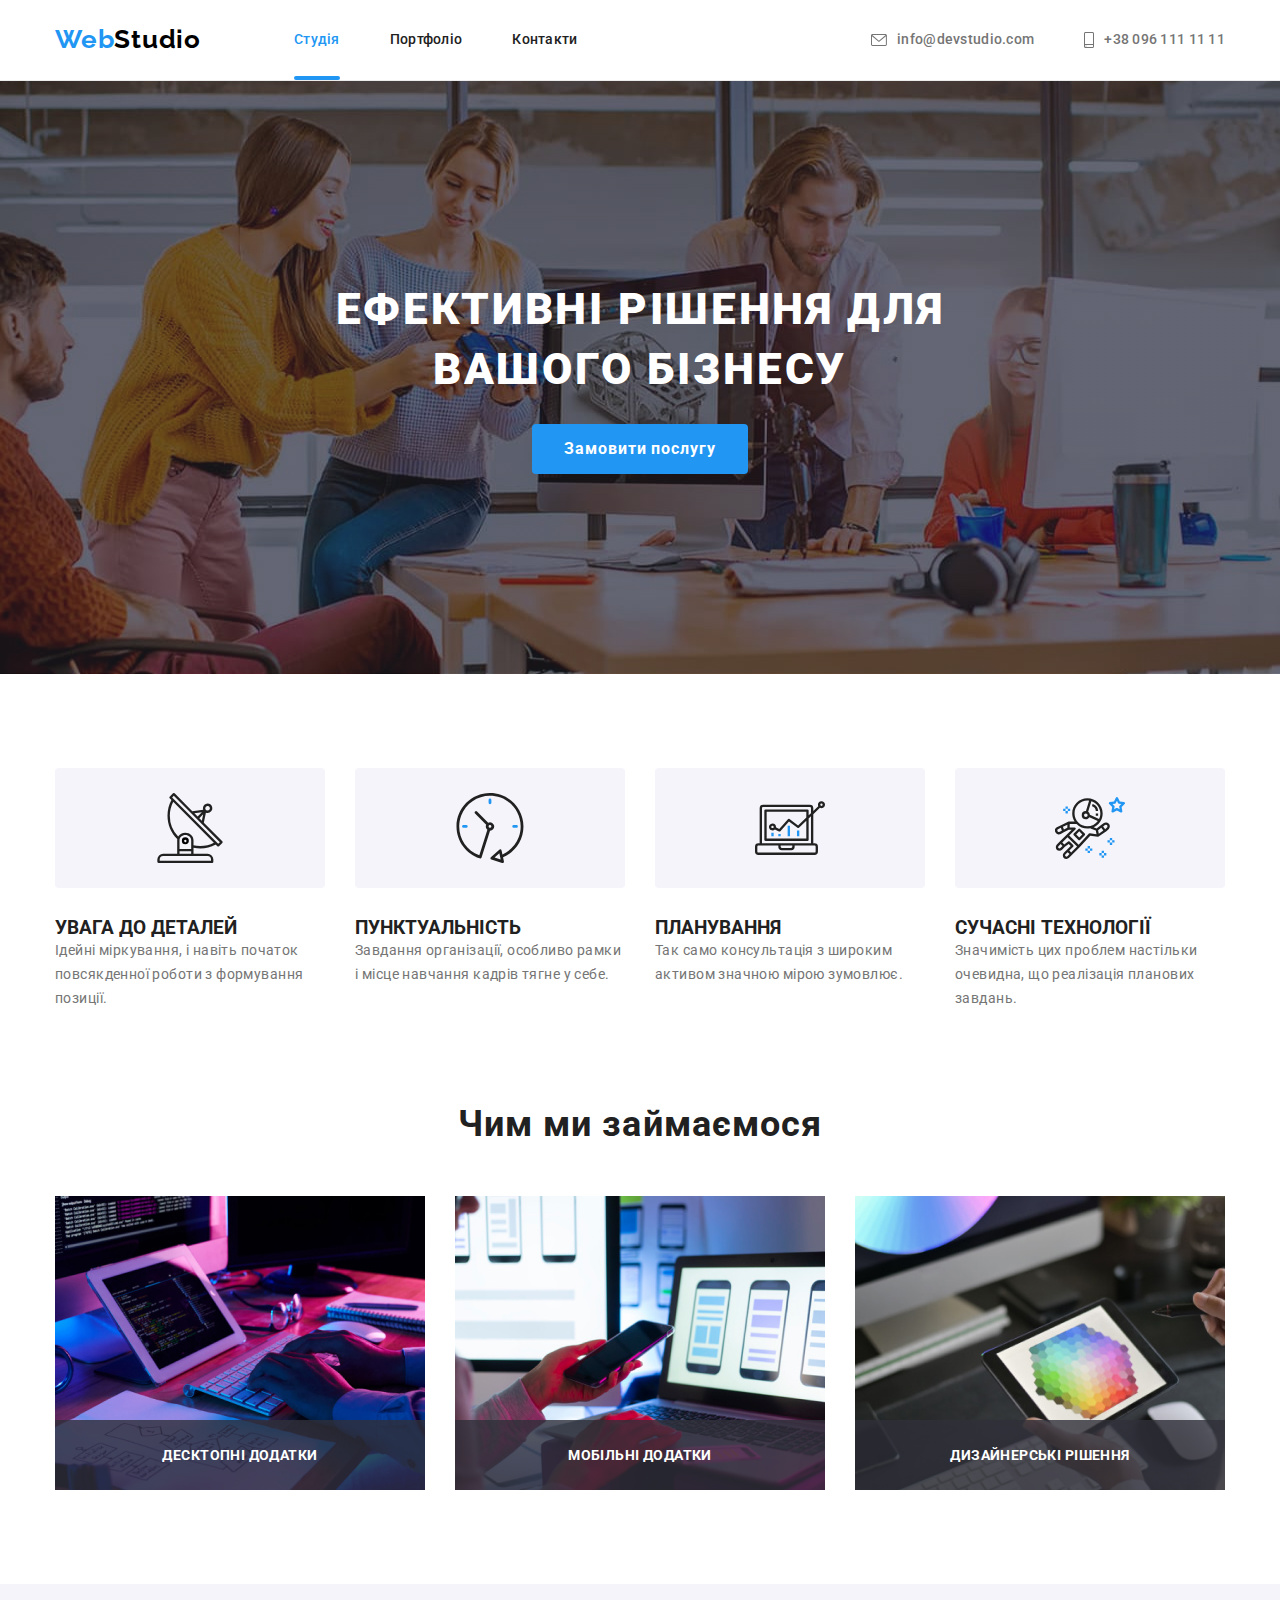
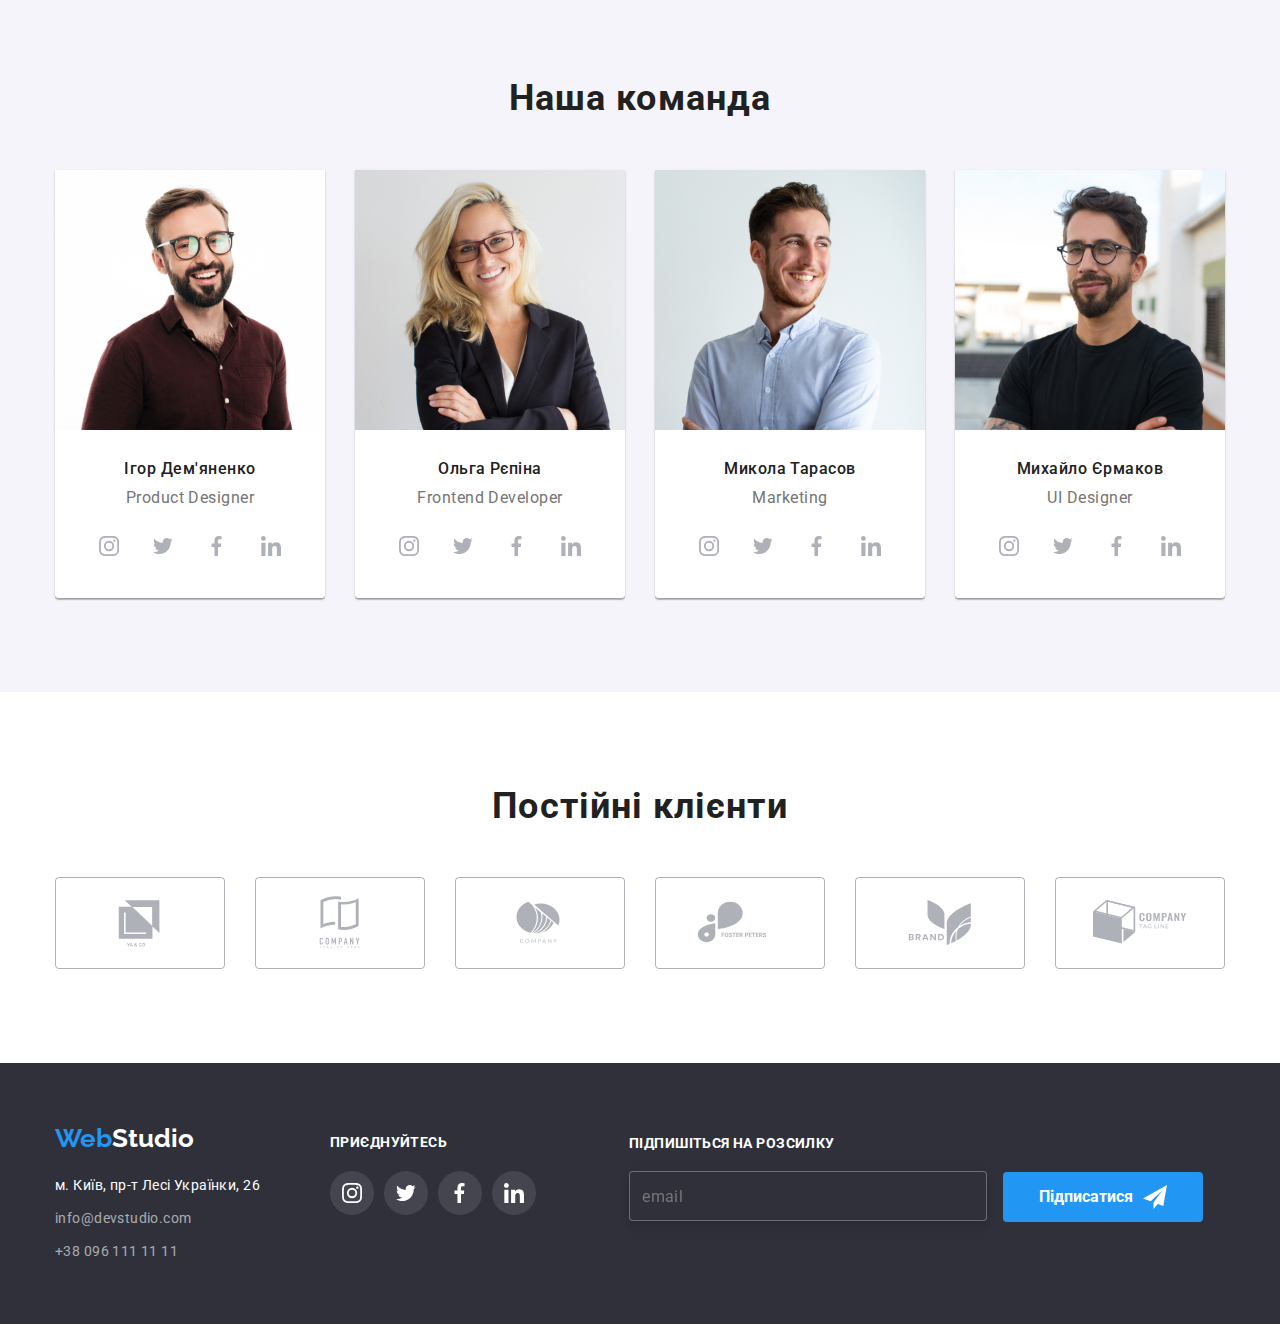
==== index.html @ 56879d33 "dz7 start" ====
<!DOCTYPE html>
<html lang="en">
  <head>
    <meta charset="UTF-8" />
    <meta http-equiv="X-UA-Compatible" content="IE=edge" />
    <meta name="viewport" content="width=device-width, initial-scale=1.0" />
    <title>Document</title>

    <link rel="preconnect" href="https://fonts.googleapis.com" />
    <link rel="preconnect" href="https://fonts.gstatic.com" crossorigin />
    <link
      href="https://fonts.googleapis.com/css2?family=Raleway:wght@700&family=Roboto:wght@400;500;700;900&display=swap"
      rel="stylesheet"
    />
    <link
      rel="stylesheet"
      href="https://cdnjs.cloudflare.com/ajax/libs/modern-normalize/1.1.0/modern-normalize.min.css"
    />
    <link rel="stylesheet" href="./css/styles.css" />
    
  </head>
  
  <body>
    <!---Хедер-->
    <header class="header">
      <!---Навігація-->
      <div class="container container-nav">
        <nav class="nav">
          <a class="logo-heder" href="./index.html"><span class="logo-web">Web</span>Studio</a>
          <ul class="ul-none siti-nav">
            <li class="item li-current"><a href="" class="link  current">Студія</a></li>
            <li class="item li-current"><a href="portfolio.html" class="link ">Портфоліо</a></li>
            <li class="item li-current"><a href="" class="link ">Контакти</a></li>
          </ul>
        </nav>
        <ul class="ul-none siti-links">
          <li class="item icon-mail">
            <a href="mailto:info@devstudio.com" class="links"><svg class="icon-envelope" width="16" height="12" ><use href="./images/symbol-defs.svg#icon-envelope"> </use></svg>info@devstudio.com</a>
          </li>
          <li class="item icon-mail"><a href="tel:+380961111111" class="links"><svg class="icon-tell" width="10" height="16" ><use href="./images/symbol-defs.svg#icon-smartphone"> </use></svg>+38 096 111 11 11</a></li>
        </ul>
      </div>
    </header>
    <main>
      <!---section1-->
      <section class="section-One">
        <div class="container-hero container">
          <h1 class="title-h1">Ефективні рішення для вашого бізнесу</h1>

          <button class="button-section1" data-modal-open type="button">Замовити послугу</button>
          <div  class="backdrop  is-hidden" data-modal >
            <div class="modal">
             <button class="button-off" data-modal-close> <svg width="11" height="11"><use href="./images/symbol-defs.svg#icon-Vector"> </use> </svg>  </button>
             <div>

             <!---Модалка--> 
            <form class="form-field ">
              <p class="form-title">Залиште свої дані, ми вам передзвонимо</p>
              <div class="form-field">
              <label for="name">Ім'я</label>
              <input class="input-class" type="text" name="name" id="name" autofocus  >
              <svg class="icon-input" width="18" height="18"><use href="./images/symbol-defs.svg#icon-man"></use></svg>
            </div>
            <div class="form-field">
                <label for="tel">Телефон</label>
              <input class="input-class"  type="tel" name="tel" id="tel">
              <svg class="icon-input" width="18" height="18"><use href="./images/symbol-defs.svg#icon-fone"></use></svg>
            </div>
            <div class="form-field">
              <label for="email">Пошта</label>
              <input class="input-class" type="email" name="mail" id="email">
              <svg class="icon-input" width="18" height="18"><use href="./images/symbol-defs.svg#icon-envelope-1"></use></svg>
            </div>
            <div class="form-field">
               <label for="coment">Коментар</label >
              <textarea  name="coment" id="coment" placeholder="Введіть текст" rows="10" class="extarea"></textarea>
            </div>
            <div class="">
              <label class="checkbox-label">
                <input class="checkbox" type="checkbox" name="topic" value="" />
                <span class="checkbox-icon"></span>
                <span class="">Погоджуюся з розсилкою та приймаю</span>
                <a class="checkbox-link" href="">Умови договору</a>
              </label>
            </div>


              <button type="submit" class="button-form">Відправити</button>
            </form>
          </div>
            </div>
          </div>
        </div>
      </section>

      <!--section2-->
      <section class="cection-2 section">
        
        <h2 class="h2-off">переваги</h2>
        <div class="container-cection2 container">
          <ul class="ul-none ul-2">
            <li class="item ">
              <div class="bg-icon">
                <svg class="icon-s2">
                  <use  href="./images/symbol-defs.svg#icon-antenna">     
                  </use>
                </svg>
              </div>
              <h3 class="section-h3">УВАГА ДО ДЕТАЛЕЙ</h3>
              <p class="paragraph-s2">
                Ідейні міркування, і навіть початок повсякденної роботи з формування позиції.
              </p>
            </li>
            <li class="item ">
              <div class="bg-icon">
                <svg class="icon-s2">
                  <use  href="./images/symbol-defs.svg#iconclock-">     
                  </use>
                </svg>
              </div>
              <h3 class="section-h3">ПУНКТУАЛЬНІСТЬ</h3>
              <p class="paragraph-s2">
                Завдання організації, особливо рамки і місце навчання кадрів тягне у себе.
              </p>
            </li>
            <li class="item ">
              <div class="bg-icon">
                <svg class="icon-s2">
                  <use  href="./images/symbol-defs.svg#icon-diagram"  >     
                  </use>
                </svg>
              </div>
              <h3 class="section-h3">ПЛАНУВАННЯ</h3>
              <p class="paragraph-s2">
                Так само консультація з широким активом значною мірою зумовлює.
              </p>
            </li>
            <li class="item ">
              <div class="bg-icon">
                <svg class="icon-s2">
                  <use  href="./images/symbol-defs.svg#icon-astronaut" >     
                  </use>
                </svg>
              </div>
              <h3 class="section-h3">СУЧАСНІ ТЕХНОЛОГІЇ</h3>
              <p class="paragraph-s2">
                Значимість цих проблем настільки очевидна, що реалізація планових завдань.
              </p>
            </li>
          </ul>
        </div>
      </section>
      <!--sectoin3 practice-->
      <section class="section section-practice">
        <div class="container">
        <h2 class="practice">Чим ми займаємося</h2>
        <ul class="ul-none ul-practice">
          
          <li  class="pfoto-practice">
            <div class="div-tex"><p class="tex-pfoto">Десктопні додатки</p></div>
            <img src="./images/img.jpg" alt="programer-working-his-desk" width="370"  /></li>
      
          <li class="pfoto-practice">
           <div class="div-tex"><p class="tex-pfoto">Мобільні додатки</p></div> 
            <img
              src="./images/img(1).jpg"
              alt="team-creators-is-working-interface-mobile"
              width="370"
            />
          </li>
          
          <li class="pfoto-practice">
            <div class="div-tex"><p class="tex-pfoto">Дизайнерські рішення</p></div> 
            <img src="./images/img(2).jpg" alt="working-colour-selection-graphic-" width="370" />
          </li>
          
        </ul>
        </div>
      </section>
      <!--section4-->
      
      <section class="team section">
        <div class="container div-team">
        <h2 class="team-title">Наша команда</h2>
        <ul class="ul-none ul-team  ">
          <li class="li-team">
            <img src="./images/photo.jpg" alt="Ігор Дем'яненко" width="270" />
           <div class="team-div">
            <h3 class="team-name">Ігор Дем'яненко</h3>
            <p class="team-text">Product Designer</p>
           
           <ul class="icon-ul ul-none">
            <li class="icon-li">
              <a href="" class="icon-social"> <svg  width="20" height="20">
                <use href="./images/symbol-defs.svg#icon-instagram"> </use>
              </svg></a>
            </li>
            <li class="icon-li">
              <a href="" class="icon-social"> <svg  width="20" height="20">
                <use href="./images/symbol-defs.svg#icon-twitter"> </use>
              </svg></a>
            </li>
            <li class="icon-li">
              <a href="" class="icon-social"> <svg  width="20" height="20">
                <use href="./images/symbol-defs.svg#icon-facebook"> </use>
              </svg></a>
            </li>
            <li class="icon-li">
              <a href="" class="icon-social"> <svg  width="20" height="20">
                <use href="./images/symbol-defs.svg#icon-linkedin"> </use>
              </svg></a>
            </li>
           </ul>
          
           </div>
          
          <li class="li-team">
            <img src="./images/photo1.jpg" alt="Ольга Рєпіна" width="270" />
            <div class="team-div">
            <h3 class="team-name">Ольга Рєпіна</h3>
            <p class="team-text">Frontend Developer</p>
          
            <ul class="icon-ul ul-none">
            <li class="icon-li">
              <a href="" class="icon-social"> <svg  width="20" height="20">
                <use href="./images/symbol-defs.svg#icon-instagram"> </use>
              </svg></a>
            </li>
            <li class="icon-li">
              <a href="" class="icon-social"> <svg  width="20" height="20">
                <use href="./images/symbol-defs.svg#icon-twitter"> </use>
              </svg></a>
            </li>
            <li class="icon-li">
              <a href="" class="icon-social"> <svg  width="20" height="20">
                <use href="./images/symbol-defs.svg#icon-facebook"> </use>
              </svg></a>
            </li>
            <li class="icon-li">
              <a href="" class="icon-social"> <svg  width="20" height="20">
                <use href="./images/symbol-defs.svg#icon-linkedin"> </use>
              </svg></a>
            </li>
           </ul>
                </div>
          
          <li class="li-team">
            <img src="./images/photo2.jpg" alt="Микола Тарасов" width="270" />
           <div class="team-div">
            <h3 class="team-name">Микола Тарасов</h3>
            <p class="team-text">Marketing</p>
         
         <ul class="icon-ul ul-none">
            <li class="icon-li">
              <a href="" class="icon-social"> <svg  width="20" height="20">
                <use href="./images/symbol-defs.svg#icon-instagram"> </use>
              </svg></a>
            </li>
            <li class="icon-li">
              <a href="" class="icon-social"> <svg  width="20" height="20">
                <use href="./images/symbol-defs.svg#icon-twitter"> </use>
              </svg></a>
            </li>
            <li class="icon-li">
              <a href="" class="icon-social"> <svg  width="20" height="20">
                <use href="./images/symbol-defs.svg#icon-facebook"> </use>
              </svg></a>
            </li>
            <li class="icon-li">
              <a href="" class="icon-social"> <svg  width="20" height="20">
                <use href="./images/symbol-defs.svg#icon-linkedin"> </use>
              </svg></a>
            </li>
           </ul>
               </div>
          <li class="li-team">
            <img src="./images/photo3.jpg" alt="Михайло Єрмаков" width="270" />
           <div class="team-div">
            <h3 class="team-name">Михайло Єрмаков</h3>
            <p class="team-text">UI Designer</p>
          
           <ul class="icon-ul ul-none">
            <li class="icon-li">
              <a href="" class="icon-social" > <svg width="20" height="20">
                <use href="./images/symbol-defs.svg#icon-instagram"> </use>
              </svg></a>
            </li>
            <li class="icon-li">
              <a href="" class="icon-social"> <svg  width="20" height="20">
                <use href="./images/symbol-defs.svg#icon-twitter"> </use>
              </svg></a>
            </li>
            <li class="icon-li">
              <a href="" class="icon-social"> <svg  width="20" height="20">
                <use href="./images/symbol-defs.svg#icon-facebook"> </use>
              </svg></a>
            </li>
            <li class="icon-li" >
              <a href="" class="icon-social"> <svg  width="20" height="20">
                <use href="./images/symbol-defs.svg#icon-linkedin"> </use>
              </svg></a>
            </li>
           </ul>
           </ul>
                </div>
            </ul>
            </div>
        
      </section>
      
      <!---Постійні клєнти-->
      <section class="section">
        <div class="container">
      <h2 class="customers">Постійні клієнти</h2>
      <ul class="ul-customers ul-none">
        
        <li class="li-customers"><a href="" class="icon-customers" ><svg width="106" height="60">
                <use href="./images/symbol-defs.svg#icon-Logo1"> </use>
             </svg></a></li>
        <li class="li-customers"><a href="" class="icon-customers" ><svg width="106" height="60">
                <use href="./images/symbol-defs.svg#icon-Logo2"> </use>
              </svg></a></li>
        <li class="li-customers"><a href="" class="icon-customers" ><svg width="106" height="60">
                <use href="./images/symbol-defs.svg#icon-Logo3"> </use>
              </svg></a></li>
        <li class="li-customers"><a href="" class="icon-customers" ><svg width="106" height="60">
                <use href="./images/symbol-defs.svg#icon-Logo4"> </use>
              </svg></a></li>
        <li class="li-customers"><a href="" class="icon-customers" ><svg width="106" height="60">
                <use href="./images/symbol-defs.svg#icon-Logo5"> </use>
              </svg></a></li>
        <li class="li-customers"><a href="" class="icon-customers" ><svg width="106" height="60">
                <use href="./images/symbol-defs.svg#icon-Logo6"> </use>
              </svg></a></li>
  
      </ul>
      </div>
      </section>
    </main>
    <!--футер-->
   <footer class="footer">
      <div class="container-footer container ">
        <div>
      <a class="logo" href="./index.html"><span class="logo-web">Web</span>Studio</a>
      <address class="address">
        <ul class="ul-none address-futer">
          <li class="contacts-link">
            <a
              href="https://goo.gl/maps/BcVrPr2ajhjNkVCZA"
              target="_blank"
              rel="noopener noreferrer"
              class="address-k"
            >
              м. Київ, пр-т Лесі Українки, 26</a
            >
          </li>
          <li class="contacts-link">
            <a href="mailto:info@devstudio.com" class="mail">info@devstudio.com</a>
          </li>
          <li class="contacts-link">
            <a href="tel:+380961111111" class="tel">+38 096 111 11 11 </a>
          </li>
        </ul>
        </address>
        </div>
        <div class="network ">
       <p class="futer-p">приєднуйтесь</p>
        <ul class="icon-futer">
          
          <li class="li-futer"> <a class="svg-futer" href="" > <svg  width="20" height="20">
                <use href="./images/symbol-defs.svg#icon-instagram"> </use>
              </svg></a></li>
          <li class="li-futer"> <a class="svg-futer" href="" > <svg  width="20" height="20">
                <use href="./images/symbol-defs.svg#icon-twitter"> </use>
              </svg></a></li>
          <li class="li-futer"><a class="svg-futer" href="" > <svg  width="20" height="20">
                <use href="./images/symbol-defs.svg#icon-facebook"> </use>
              </svg></a></li>
          <li class="li-futer"> <a class="svg-futer" href="" > <svg  width="20" height="20">
                <use href="./images/symbol-defs.svg#icon-linkedin"> </use>
              </svg></a></li>
        </ul>
        </div>
        <form class="futer-form">
        
          <p class="p-form">Підпишіться на розсилку</p>
          <label for="email"></label>
            <input type="email" name="email" id="email" placeholder="email">
            <button class="button-futer">Підписатися <svg class="icon-plane" width="24" height="24"><use href="./images/symbol-defs.svg#icon-plane"></use></svg></button>
            
           </form>
        
      
    </div>
    </footer>
    <script src="./js/modal.js"></script>
  </body>
</html>
---- css/styles.css ----
/* primary text color: #212121 */
/* secondary text color: #757575 */
/* text color: #000000 */
/* hero and footer backgound: #2F303A; */
/* background secondary color: #F5F4FA */
/* background header color : #ffffff */
/* accent color: #2196f3 */

:root {
  --primary-text-color: #212121;
  --secondary-text-color: #757575;
  --text-color: #000000;
  --hero-backgound: #2f303a;
  --background-main-color: #ffffff;
  --background-secondary-color: #f5f4fa;
  --accent-color: #2196f3;
}

p,
h1,
h2,
h3,
h4,
h5,
h6 {
  margin: 0;
  padding: 0;
}


img {
  display: block;
}
ul {
  margin: 0;
  padding: 0;
}

body {
  font-family: 'Roboto', sans-serif;
  font-style: normal;
  color: var(--primary-text-color);
  background-color: var(--background-main-color);
  padding-top: 80px;
}
.container {
  width: 1200px;
  margin-left: auto;
  margin-right: auto;
  padding-left: 15px;
  padding-right: 15px;
}
.section {
  padding-top: 94px;
  padding-bottom: 94px;
}

/* хедер */
.header {
  border-bottom: 1px solid#ECECEC;
  position: fixed;
  width: 100%;
  top: 0%;
  left: 0%;
  background-color: var(--background-main-color);
  z-index: 1;
}
.current::after{
  content:"" ;
  position: absolute;
  display: block;
  width: 100%;
  height: 4px;
  bottom: 0;
  left: 0;
  
  background-color:var(--accent-color);
  border-radius: 2px;
   
}
.li-current{
  position: relative
  
}
.nav {
  align-items: center;
  display: flex;
}
.ul-none .link.current {
  color: var(--accent-color);
}
/* навігація хедера */
.container-nav {
  display: flex;
}
.siti-nav {
  display: flex;
  
}
.siti-links {
  display: flex;

  margin-left: auto;
}
.siti-nav .item + .item {
  margin-left: 50px;
}
.siti-links .item + .item {
  margin-left: 50px;
}

.icon-smartphone {
  width: 10px;
  height: 16px;
  margin-right: 10px;
}
.icon-mail {
  fill: var(--secondary-text-color);
}
.link {
  transition: color 250ms cubic-bezier(0.4, 0, 0.2, 1);
  display: block;
  padding-top: 32px;
  padding-bottom: 32px;
  font-weight: 500;
  font-size: 14px;
  line-height: 1.14;
  letter-spacing: 0.02em;
  color: var(--primary-text-color);
  text-decoration-line: none;
}
.icon-envelope,
.icon-tell {
  margin-right: 10px;
  cursor: pointer;
}

.links {
  align-items: center;
  display: inline-flex;
  padding-top: 32px;
  padding-bottom: 32px;
  transition: color 250ms cubic-bezier(0.4, 0, 0.2, 1),fill 250ms cubic-bezier(0.4, 0, 0.2, 1);
  font-weight: 500;
  font-size: 14px;
  line-height: 1.14;
  letter-spacing: 0.02em;
  text-decoration-line: none;
  color: var(--secondary-text-color);
}

.link:hover,
.link:focus {
  color: var(--accent-color);
}
.links:hover,
.links:focus {
  color: var(--accent-color);
  fill: var(--accent-color);
}
.icon-smartphone:hover,
.icon-smartphone:focus {
  color: var(--accent-color);
}

.logo-heder {
  font-family: 'Raleway';
  font-style: normal;
  font-weight: 700;
  font-size: 26px;
  line-height: 1.2;
  letter-spacing: 0.03em;
  color: var(--text-color);
  text-decoration-line: none;
  margin-right: 93px;
}

/* перша секція */
.section-One {
  background-color: var(--hero-backgound);
  background-image: linear-gradient(rgba(47, 48, 58, 0.4), rgba(47, 48, 58, 0.4)),
    url('../images/background/fon.jpg');

  background-repeat: no-repeat;
  background-position: center;
}
.container-hero {
  padding-top: 200px;
  padding-bottom: 200px;
  text-align: center;
  margin-left: auto;
  margin-right: auto;
}
.title-h1 {
  width: 696px;
  font-weight: 900;
  font-size: 44px;
  line-height: 1.36;
  text-align: center;
  letter-spacing: 0.06em;
  text-transform: uppercase;
  color: var(--background-main-color);
  margin-left: auto;
  margin-right: auto;
  margin-bottom: 24px;
}
.button-section1 {
  display: inline-block;
  font-weight: 700;
  font-size: 16px;
  line-height: 1.87;
  text-align: center;
  letter-spacing: 0.06em;
  color: var(--background-main-color);
  background: var(--accent-color);
  border: 0;
  border-radius: 4px;
  cursor: pointer;
  border-radius: 4px;
  padding: 10px 32px;
  
  transition: background-color 250ms cubic-bezier(0.4, 0, 0.2, 1),box-shadow 250ms cubic-bezier(0.4, 0, 0.2, 1) ;
}
.button-section1:hover,
.button-section1:focus {
  background-color: #188ce8;
  box-shadow: 0px 4px 4px rgba(0, 0, 0, 0.15);
}
.button-off{
  margin-left: 490px;
  margin-right: 8px;
 margin-top: 8px;
  width: 30px;
height: 30px;
background: #FFFFFF;
border: 1px solid rgba(0, 0, 0, 0.1);
border-radius: 50%;
transition: fill 250ms cubic-bezier(0.4, 0, 0.2, 1);

}
.backdrop{
  z-index: 2;
  position: fixed;
  right: 0%;
  bottom: 0%;

left: 0;
top: 0;
opacity: 1;
transition: opacity 250ms cubic-bezier(0.4, 0, 0.2, 1),  visibility 250ms cubic-bezier(0.4, 0, 0.2, 1);
background: rgba(0, 0, 0, 0.2);
}
.backdrop.is-hidden {
  opacity: 0;
  pointer-events: none;
  visibility: hidden;

}

.modal{
  position: absolute;
  width: 528px;
height: 581px;
top: 50%;
left: 50%;
transform: translate(-50%, -50%);
background: #FFFFFF;
transition: transform 250ms cubic-bezier(0.4, 0, 0.2, 1);
box-shadow: 0px 1px 3px rgba(0, 0, 0, 0.12), 0px 1px 1px rgba(0, 0, 0, 0.14), 0px 2px 1px rgba(0, 0, 0, 0.2);
border-radius: 4px;
}
/* Модалка */
.form-title{
 font-weight: 700;
font-size: 20px;
margin-bottom: 12px;

text-align: center;
letter-spacing: 0.03em;
color: var(--primary-text-color)
}
.form-field{
  position: relative;
  display: flex;
  flex-direction: column;
  width: 448px;
  margin-left: auto;
  margin-right: auto;
  margin-bottom: 10px;
  text-align: initial;
}
.form-field >input { 
  width: 448px;
  border: 1px solid rgba(33, 33, 33, 0.2);
border-radius: 4px;
transition: border 250ms cubic-bezier(0.4, 0, 0.2, 1);
}
.form-field > label {

  font-size: 12px;
line-height: 14px;
color: var(--secondary-text-color);
padding-bottom: 4px;
}

.form-field:focus-within > .icon-input,
.form-field:hover > .icon-input {
  fill: #2196f3;
}
.button-off:hover{
  fill: var(--accent-color);
}
.form-field input:focus-within,
.form-field textarea:focus-within,
.form-field input:hover,
.form-field textarea:hover
 {
  border-color: var(--accent-color);

}

.extarea{
  width: 448px;
  height: 120px;
  resize: none;
border: 1px solid rgba(33, 33, 33, 0.2);
border-radius: 4px;
padding-left: 16px;
padding-top: 12px;
font-size: 12px;
line-height: 14px;
letter-spacing: 0.01em;
color: rgba(117, 117, 117, 0.5);
}
.checkbox-label {
  display: flex;
  align-items: center;
  justify-content: center;
  cursor: pointer;
  margin-bottom: 30px;
  font-size: 14px;
line-height: 1.71;
letter-spacing: 0.03em;
  color: var(--secondary-text-color);
}
.checkbox {
  position: absolute;
  width: 1px;
  height: 1px;
  margin: -1px;
  border: 0;
  padding: 0;
  clip: rect(0 0 0 0);
  overflow: hidden;
}
.checkbox-link {
  margin-left: 5px;
  color: var(--accent-color);
}
.checkbox-icon {
  content: "";
  display: inline-block;
  width: 15px;
  height: 15px;
  margin-right: 8px;
  border: 2px solid black;
  border-radius: 4px;
  transition:  border-color 250ms cubic-bezier(0.4, 0, 0.2, 1), background-color 250ms cubic-bezier(0.4, 0, 0.2, 1);
}
.checkbox:checked + .checkbox-icon {
  border-color: var(--accent-color);
  background-color: var(--accent-color);
  background-image: url(../images/fullikon.svg);
  background-size: contain;
  background-origin: border-box;
}

.button-form{
  width: 200px;
height: 50px;
font-weight: 700;
font-size: 16px;
line-height: 30px;
background-color: var(--accent-color);
color: var(--background-main-color);
transition: box-shadow 250ms cubic-bezier(0.4, 0, 0.2, 1), backgrond 250ms cubic-bezier(0.4, 0, 0.2, 1);
border-radius: 4px;
border: 0;
cursor: pointer;
margin-top: 20px;
margin-inline: auto;
}
.button-form:hover{
  box-shadow: 0px 4px 4px rgba(0, 0, 0, 0.15);
  background: #188CE8;
}

.form-field >textarea{
  color: var(--text-color);
}

input ,textarea{
  outline: none;
  transition: border 250ms cubic-bezier(0.4, 0, 0.2, 1);
}
.icon-input{
  position: absolute;
  display: inline-block;
  top: 50%;
  left: 15px;
  transition: fill 250ms cubic-bezier(0.4, 0, 0.2, 1);
  cursor: pointer;
}
.input-class{
  position: relative;
  width: 500px;
  height: 40px;
  padding: 12px 15px;
  padding-left: 42px;
  margin-top: 5px;
  border-radius: 4px;
  border: 1px solid #21212133;
  outline: none;
    
    
}
/* друга секція */
.container-cection2 {
}

.ul-2 .item + .item {
  margin-left: 30px;
}
.bg-icon {
  width: 270px;
  height: 120px;
  background-color: var(--background-secondary-color);
  border-radius: 4px;
  margin-bottom: 30px;
  padding: 25px 100px;
}
.icon-s2 {
  width: 70px;
  height: 70px;
}
.ul-2 {
  display: flex;
  flex-wrap: wrap;
}
.ul-2 .item {
  width: 270px;
}
.cection-2 {
  background: var(--background-main-color);
}
.cection-h3 {
  font-weight: 700;
  font-size: 14px;
  line-height: 1.14;
  letter-spacing: 0.03em;
  text-transform: uppercase;

  color: #212121;
}
.paragraph-s2 {
  font-size: 14px;
  line-height: 1.7;
  letter-spacing: 0.03em;

  color: var(--secondary-text-color);
}
/* третя секція */
.div-tex{
  position: absolute;
width: 370px;
height: 70px;
background: rgba(47, 48, 58, 0.8);
bottom: 0%;

}
.pfoto-practice{
  position: relative;
}
.tex-pfoto{
  top: 50%;
  left: 50%;
  transform: translate(-50%,-50%);
  position: absolute;
font-weight: 700;
font-size: 14px;
letter-spacing: 0.03em;
text-transform: uppercase;

color: #FFFFFF;
  
}
.practice {
  text-align: center;
  margin-bottom: 50px;
}
.section-practice {
  padding-top: 0%;
}
.ul-practice {
  display: flex;
}
.ul-practice .pfoto-practice + .pfoto-practice {
  margin-left: 30px;
}

.practice {
  font-weight: 700;
  font-size: 36px;
  line-height: 1.16;
  text-align: center;
  letter-spacing: 0.03em;
}
/* четверта секція */
.div-team {
  background-color: var(--background-secondary-color);
}
.ul-team {
  display: flex;
  flex-wrap: wrap;

  border-radius: 0px 0px 4px 4px;
}
.icon-social {
  display: flex;
  fill: #afb1b8;
  width: 44px;
  height: 44px;
  border-radius: 50px;
  justify-content: center;
  align-items: center;
  transition: background-color 250ms cubic-bezier(0.4, 0, 0.2, 1),fill 250ms cubic-bezier(0.4, 0, 0.2, 1) ;
}
.icon-social:hover {
  fill: var(--background-main-color);
  background-color: var(--accent-color);
}

.icon-ul {
  display: flex;
  justify-content: center;
  align-items: center;
  padding-bottom: 30px;
}
.icon-li {
  display: flex;
  justify-content: center;
  align-items: center;
}
.icon-ul .icon-li + .icon-li {
  margin-left: 10px;
}

.ul-team .li-team + .li-team {
  margin-left: 30px;
}
.li-team {
  box-shadow: 0px 1px 3px rgba(0, 0, 0, 0.12), 0px 1px 1px rgba(0, 0, 0, 0.14),
    0px 2px 1px rgba(0, 0, 0, 0.2);
  border-radius: 0px 0px 4px 4px;
  overflow: hidden;
}
.team-div {
  background-color: var(--background-main-color);
}
.team {
  background: var(--background-secondary-color);
}
.team-title {
  font-weight: 700;
  font-size: 36px;
  line-height: 1.16;
  text-align: center;
  letter-spacing: 0.03em;
  padding-bottom: 50px;
  color: var(--primary-text-color);
}
.team-name {
  margin-bottom: 10px;
  padding-top: 30px;
  font-weight: 500;
  font-size: 16px;
  line-height: 1.18;
  text-align: center;
  letter-spacing: 0.03em;
  color: var(--primary-text-color);
}
.team-text {
  padding-bottom: 16px;
  font-size: 16px;
  line-height: 1.18;
  text-align: center;
  letter-spacing: 0.03em;

  color: var(--secondary-text-color);
}
/* Постійні клієнти */
.customers {
  font-weight: 700;
  font-size: 36px;
  line-height: 1.16;
  text-align: center;
  letter-spacing: 0.03em;
  padding-bottom: 50px;
  color: var(--primary-text-color);
}
.li-customers + .li-customers {
  margin-left: 30px;
}
.li-customers{
  transition: border-color 250ms cubic-bezier(0.4, 0, 0.2, 1),fill 250ms cubic-bezier(0.4, 0, 0.2, 1);

}
.icon-customers {
  display: flex;
  border: 1px solid#afb1b8;
  border-radius: 4px;
  width: 170px;
  height: 92px;
  justify-content: center;
  align-items: center;
  fill: #afb1b8;
  transition: fill 250ms cubic-bezier(0.4, 0, 0.2, 1) ;
}
.icon-customers:hover,
.li-customers:hover {
  fill: var(--accent-color);
  border-color: var(--accent-color);
}

.ul-customers {
  display: flex;
}

/* футер */
.network {
  margin-left: 70px;
  padding-top: 12px;
}
.futer-p {
  margin-top: 0;
  margin-bottom: 20px;
  font-weight: 700;
  font-size: 14px;
  line-height: 1.14;
  letter-spacing: 0.03em;
  text-transform: uppercase;
  color: var(--background-main-color);
}
.li-futer {
  box-sizing: border-box;
  display: flex;
  flex-wrap: wrap;
  justify-content: center;
  align-items: center;
}
.li-futer + .li-futer {
  margin-left: 10px;
}
.icon-futer {
  display: flex;
  padding-bottom: 0;
  margin: 0;
}
.svg-futer {
  transition: background-color 250ms cubic-bezier(0.4, 0, 0.2, 1),fill 250ms cubic-bezier(0.4, 0, 0.2, 1);
  display: flex;
  width: 44px;
  height: 44px;
  border-radius: 50px;

  justify-content: center;
  align-items: center;

  background-color: rgba(255, 255, 255, 0.1);
  fill: var(--background-main-color);
}
.svg-futer:hover,
.svg-futer:focus {
  background-color: var(--accent-color);
  fill: var(--background-main-color);
}
.container-footer {
  display: flex;
  padding-top: 60px;
  padding-bottom: 60px;
}
.footer {
  background: var(--hero-backgound);
}
.address-futer {
  margin-top: 20px;
}
.network {
  width: 206px;
  height: 80px;
}

.icon-ul {
  border-radius: 50px;
  background: rgba(255, 255, 255, 0.1);
}
.futer-h2 {
  color: var(--background-main-color);
}

.address {
  font-style: inherit;
}
.contacts-link:not(:last-child) {
  margin-bottom: 9px;
}
.address-k {
  padding-bottom: 9px;
  font-weight: 400;
  font-size: 14px;
  line-height: 1.7;
  letter-spacing: 0.03em;
  color: var(--background-main-color);
  text-decoration: none;
}
.mail {
  font-weight: 400;
  font-size: 14px;
  line-height: 1.7;
  letter-spacing: 0.03em;
  transition: color 250ms cubic-bezier(0.4, 0, 0.2, 1);
  color: rgba(255, 255, 255, 0.6);
  text-decoration: none;
}
.tel {
  font-weight: 400;
  font-size: 14px;
  line-height: 1.7;
  letter-spacing: 0.03em;
  transition: color 250ms cubic-bezier(0.4, 0, 0.2, 1);
  color: rgba(255, 255, 255, 0.6);
  text-decoration-line: none;
}
.tel:hover,
.tel:focus {
  color: var(--accent-color);
}
.mail:hover,
.mail:focus {
  color: var(--accent-color);
}
.logo {
  font-family: 'Raleway';
  font-style: normal;
  font-weight: 700;
  font-size: 26px;
  line-height: 31px;
  color: var(--background-main-color);
  text-decoration-line: none;
}
.logo-web {
  color: var(--accent-color);
}
.futer-form {
  position: relative;
  margin-left: 93px;
  margin-top: 12px;
  color: var(--background-main-color);
  

}

.futer-form input {
  padding-left: 12px;
  color: var(--background-main-color);
  font-size: 16px;
  line-height: 20px;
  letter-spacing: 0.03em;
  width: 358px;
height: 50px;
background-color: var(--hero-backgound);
border: 1px solid rgba(255, 255, 255, 0.3);
filter: drop-shadow(0px 4px 4px rgba(0, 0, 0, 0.15));
border-radius: 4px;
}
.futer-form input:hover,
.futer-form input:focus-visible{
  border-color: var(--accent-color)
}


.p-form{
  padding-bottom: 20px;
  font-weight: 700;
font-size: 14px;
line-height: 16px;
letter-spacing: 0.03em;
text-transform: uppercase;
color: var(--background-main-color);
}
.button-futer{
  display: inline-flex;
  width: 200px;
  height: 50px;
  margin-left: 12px;
  padding: 10px 28px;

  font-weight: 700;
  font-size: 16px;
  line-height: 1.87;

  justify-content: center;
  align-items: center;

  border: 2px solid var(--accent-color);
  border-radius: 4px;
  background-color: var(--accent-color);
  color: var(--white-color);
  cursor: pointer;
  transition: background-color 250ms cubic-bezier(0.4, 0, 0.2, 1),box-shadow 250ms cubic-bezier(0.4, 0, 0.2, 1);
}
  

.button-futer:hover{
  background-color: #188ce8;
  box-shadow: 0px 4px 4px rgba(0, 0, 0, 0.15);
}
.icon-plane{
  margin-left: 10px;
   fill: var(--background-main-color)
}

/*--- портфоліо--- */
/* секція кнопок */
.container-portfolio {
}
.btn-portfolio {
  display: flex;
  margin-bottom: 50px;
  justify-content: center;
}

.btn {
  transition: background-color 250ms cubic-bezier(0.4, 0, 0.2, 1), color 250ms cubic-bezier(0.4, 0, 0.2, 1),box-shadow 250ms cubic-bezier(0.4, 0, 0.2, 1);
  display: inline-block;
  padding: 6px 22px 6px 22px;
  font-weight: 500;
  font-size: 16px;
  line-height: 1.62;
  text-align: center;
  letter-spacing: 0.03em;
  cursor: pointer;
  border-radius: 4px;
  border: 0;
  min-width: 73px;
}
.btn-portfolio .btns + .btns {
  margin-left: 8px;
}

.btn:hover,
.btn:focus {
  background: var(--accent-color);
  color: var(--background-secondary-color);
  box-shadow: 0px 3px 1px rgba(0, 0, 0, 0.1), 0px 1px 2px rgba(0, 0, 0, 0.08),
    0px 2px 2px rgba(0, 0, 0, 0.12);
}
.section-main {
  padding-top: 94px;
}
/* фото галерея */
.div-img{
  transition: translateY 250ms cubic-bezier(0.4, 0, 0.2, 1);
  
  
}
.div-img:hover .submenu {
  transform:translateY(0)
}
.div-div{
position: relative;
overflow: hidden;
 
}

.submenu{
  position: absolute;
  transform: translateY(100%);
  transition: transform 250ms cubic-bezier(0.4, 0, 0.2, 1);
  top: 0;
  left: 0;
  margin: 0;

height: 100%;
font-size: 18px;
line-height: 1.56;
letter-spacing: 0.03em;
padding: 63px 24px;
color: var(--background-main-color);
background-color:  rgba(33, 150, 243, 0.9);
}

.portfolio-ul {
  display: flex;
  flex-wrap: wrap;
}

.portfolio-li:hover {
  box-shadow: 0px 1px 1px rgba(0, 0, 0, 0.12), 0px 4px 4px rgba(0, 0, 0, 0.06),
    1px 4px 6px rgba(0, 0, 0, 0.16);
}
.portfolio-li:nth-child(-n + 9) {
  margin-right: 30px;
  margin-bottom: 30px;
}
.portfolio-li:nth-last-child(-n + 3) {
  margin-bottom: 0px;
}
.portfolio-li:nth-child(3n) {
  margin-right: 0;
}
.content-photo {
  padding: 20px 24px;

  background: #ffffff;
  border: 1px solid #eeeeee;
}

.title {
  padding-bottom: 4px;
  font-weight: 700;
  font-size: 18px;
  line-height: 2;
  letter-spacing: 0.06em;

  color: var(--primary-text-color);
}

.paragraph {
  padding-bottom: 4px;
  font-weight: 400;
  font-size: 16px;
  line-height: 1.8;
  letter-spacing: 0.03em;

  color: var(--secondary-text-color);
}

.ul-none {
  list-style: none;
}

.h2-off {
  position: absolute;
  white-space: nowrap;
  width: 1px;
  height: 1px;
  overflow: hidden;
  border: 0;
  padding: 0;
  clip: rect(0 0 0 0);
  clip-path: inset(50%);
  margin: -1px;
}
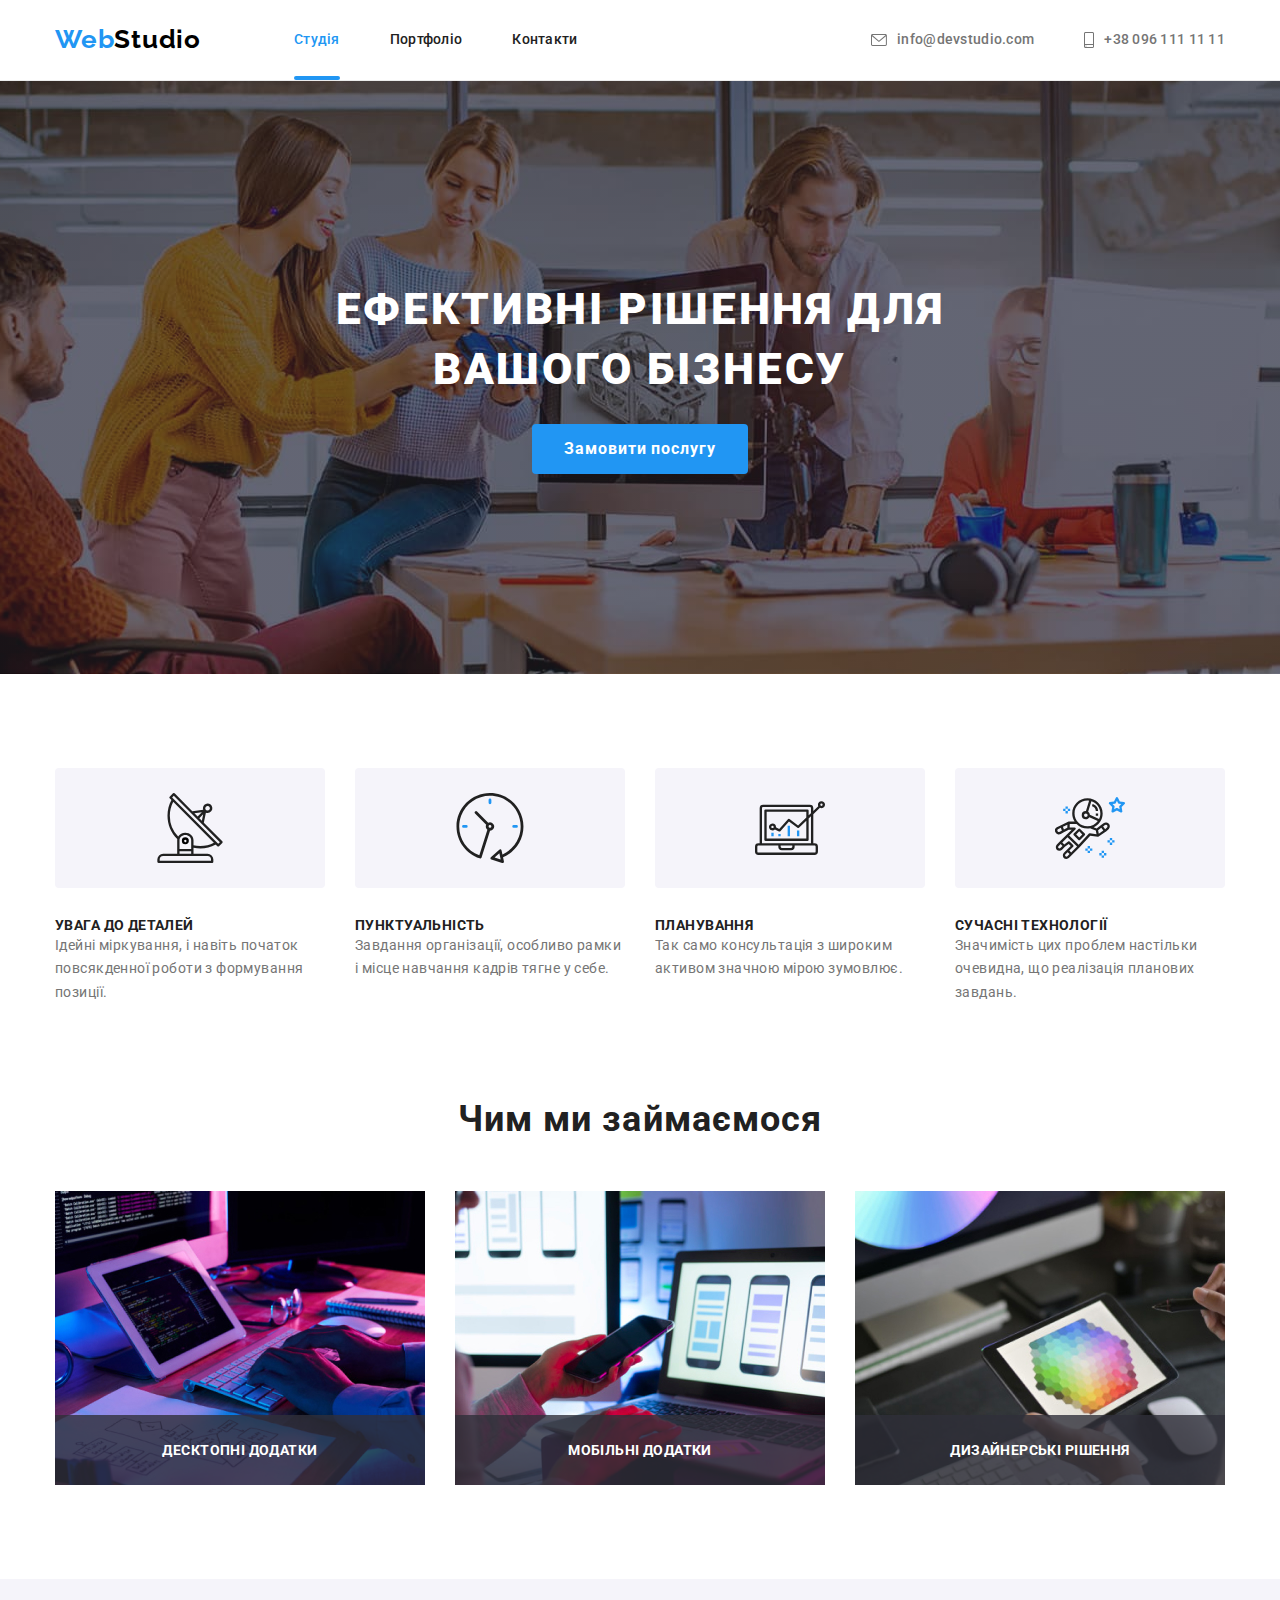
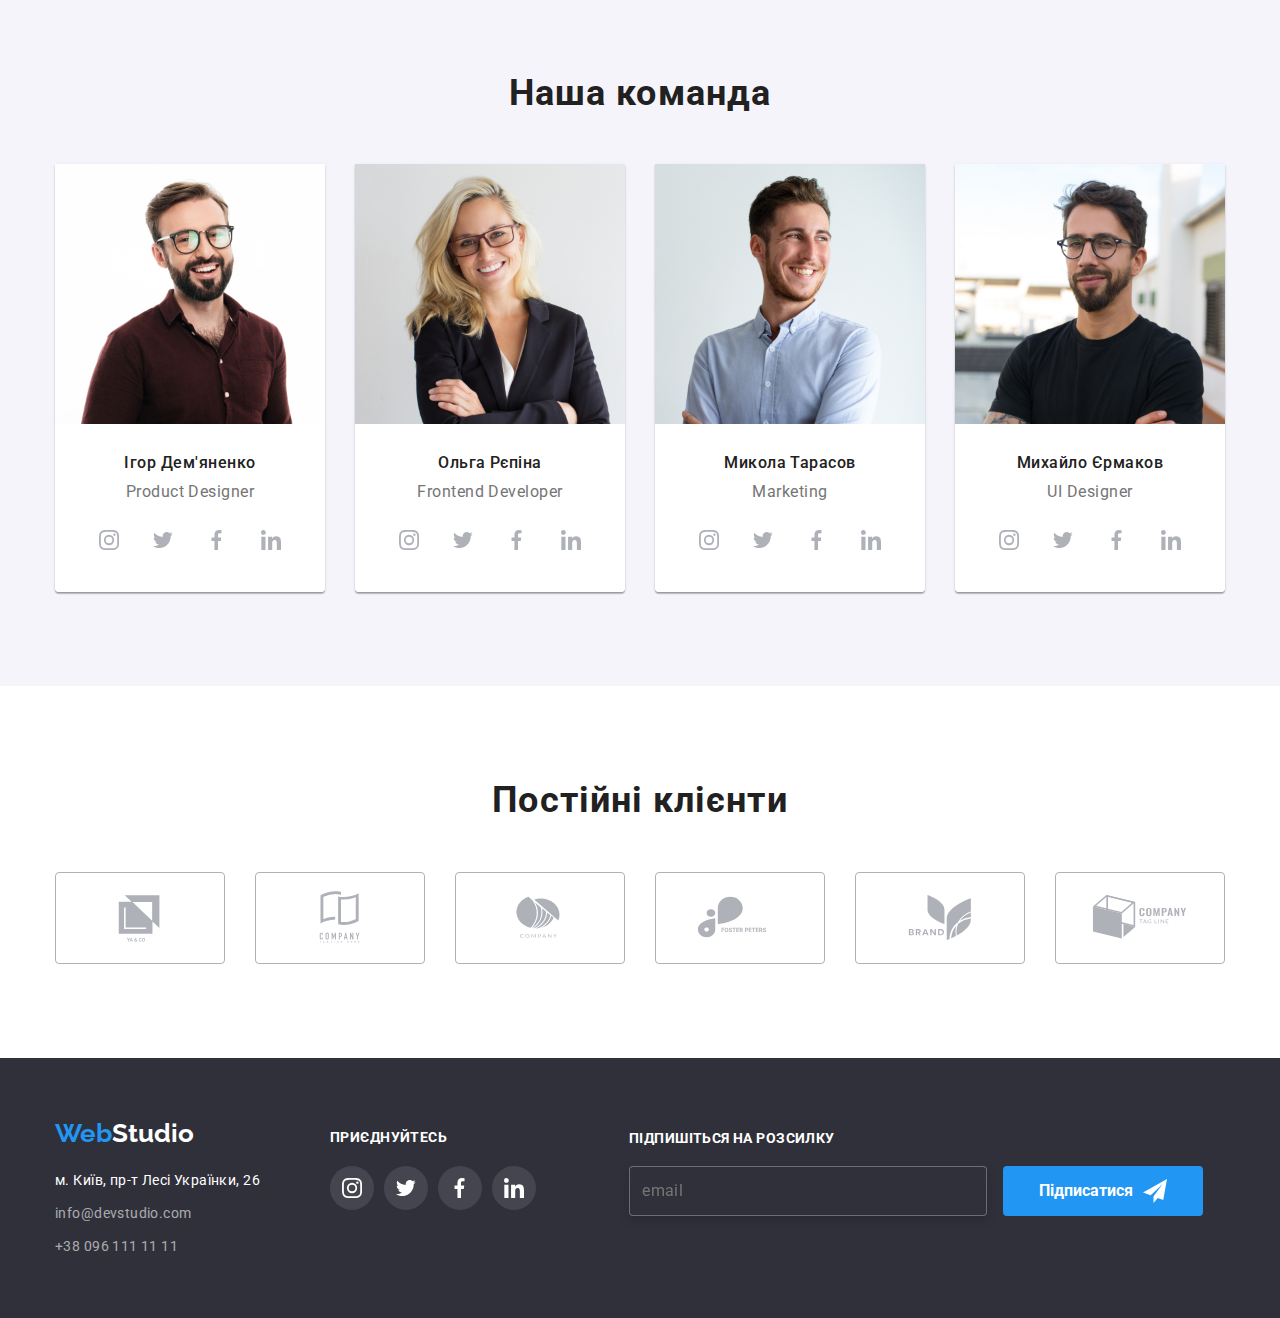
==== commit 45f05413: "dz777 ++" ====
--- a/index.html
+++ b/index.html
@@ -16,7 +16,7 @@
       rel="stylesheet"
       href="https://cdnjs.cloudflare.com/ajax/libs/modern-normalize/1.1.0/modern-normalize.min.css"
     />
-    <link rel="stylesheet" href="./css/styles.css" />
+    <link rel="stylesheet" href="./css/main.min.css" />
     
   </head>
   
@@ -42,7 +42,7 @@
       </div>
     </header>
     <main>
-      <!---section1-->
+      <!---hero--section -->
       <section class="section-One">
         <div class="container-hero container">
           <h1 class="title-h1">Ефективні рішення для вашого бізнесу</h1>
@@ -93,57 +93,57 @@
         </div>
       </section>
 
-      <!--section2-->
-      <section class="cection-2 section">
+      <!--section-advantages-->
+      <section class="cection-advantages section">
         
         <h2 class="h2-off">переваги</h2>
-        <div class="container-cection2 container">
-          <ul class="ul-none ul-2">
-            <li class="item ">
-              <div class="bg-icon">
-                <svg class="icon-s2">
+        <div class="cection-advantages__container container">
+          <ul class="cection-advantages__list ul-none ">
+            <li class="cection-advantages__item ">
+              <div class="cection-advantages__background">
+                <svg class="cection-advantages__icon">
                   <use  href="./images/symbol-defs.svg#icon-antenna">     
                   </use>
                 </svg>
               </div>
-              <h3 class="section-h3">УВАГА ДО ДЕТАЛЕЙ</h3>
-              <p class="paragraph-s2">
+              <h3 class="cection-advantages__title">УВАГА ДО ДЕТАЛЕЙ</h3>
+              <p class="cection-advantages__paragraph">
                 Ідейні міркування, і навіть початок повсякденної роботи з формування позиції.
               </p>
             </li>
-            <li class="item ">
-              <div class="bg-icon">
-                <svg class="icon-s2">
+            <li class="cection-advantages__item ">
+              <div class="cection-advantages__background">
+                <svg class="cection-advantages__icon">
                   <use  href="./images/symbol-defs.svg#iconclock-">     
                   </use>
                 </svg>
               </div>
-              <h3 class="section-h3">ПУНКТУАЛЬНІСТЬ</h3>
-              <p class="paragraph-s2">
+              <h3 class="cection-advantages__title">ПУНКТУАЛЬНІСТЬ</h3>
+              <p class="cection-advantages__paragraph">
                 Завдання організації, особливо рамки і місце навчання кадрів тягне у себе.
               </p>
             </li>
-            <li class="item ">
-              <div class="bg-icon">
-                <svg class="icon-s2">
+            <li class="cection-advantages__item ">
+              <div class="cection-advantages__background">
+                <svg class="cection-advantages__icon">
                   <use  href="./images/symbol-defs.svg#icon-diagram"  >     
                   </use>
                 </svg>
               </div>
-              <h3 class="section-h3">ПЛАНУВАННЯ</h3>
-              <p class="paragraph-s2">
+              <h3 class="cection-advantages__title">ПЛАНУВАННЯ</h3>
+              <p class="cection-advantages__paragraph">
                 Так само консультація з широким активом значною мірою зумовлює.
               </p>
             </li>
-            <li class="item ">
-              <div class="bg-icon">
-                <svg class="icon-s2">
+            <li class="cection-advantages__item ">
+              <div class="cection-advantages__background">
+                <svg class="cection-advantages__icon">
                   <use  href="./images/symbol-defs.svg#icon-astronaut" >     
                   </use>
                 </svg>
               </div>
-              <h3 class="section-h3">СУЧАСНІ ТЕХНОЛОГІЇ</h3>
-              <p class="paragraph-s2">
+              <h3 class="cection-advantages__title">СУЧАСНІ ТЕХНОЛОГІЇ</h3>
+              <p class="cection-advantages__paragraph">
                 Значимість цих проблем настільки очевидна, що реалізація планових завдань.
               </p>
             </li>
@@ -177,7 +177,7 @@
         </ul>
         </div>
       </section>
-      <!--section4-->
+      <!--section--team-->
       
       <section class="team section">
         <div class="container div-team">
@@ -308,7 +308,7 @@
         
       </section>
       
-      <!---Постійні клєнти-->
+      <!---regular customers-->
       <section class="section">
         <div class="container">
       <h2 class="customers">Постійні клієнти</h2>
--- a/css/main.min.css
+++ b/css/main.min.css
@@ -0,0 +1 @@
+:root{--primary-text-color: #212121;--secondary-text-color: #757575;--text-color: #000000;--hero-backgound: #2f303a;--background-main-color: #ffffff;--background-secondary-color: #f5f4fa;--accent-color: #2196f3}p,h1,h2,h3,h4,h5,h6{margin:0;padding:0}img{display:block}ul{margin:0;padding:0}body{font-family:"Roboto",sans-serif;font-style:normal;color:var(--primary-text-color);background-color:var(--background-main-color);padding-top:80px}.container{width:1200px;margin-left:auto;margin-right:auto;padding-left:15px;padding-right:15px}.section{padding-top:94px;padding-bottom:94px}.h2-off{position:absolute;white-space:nowrap;width:1px;height:1px;overflow:hidden;border:0;padding:0;clip:rect(0 0 0 0);-webkit-clip-path:inset(50%);clip-path:inset(50%);margin:-1px}.ul-none{list-style:none}.header{border-bottom:1px solid #ececec;position:fixed;width:100%;top:0%;left:0%;background-color:var(--background-main-color);z-index:1}.current::after{content:"";position:absolute;display:block;width:100%;height:4px;bottom:0;left:0;background-color:var(--accent-color);border-radius:2px}.li-current{position:relative}.nav{-webkit-box-align:center;-ms-flex-align:center;align-items:center;display:-webkit-box;display:-ms-flexbox;display:flex}.ul-none .link.current{color:var(--accent-color)}.container-nav{display:-webkit-box;display:-ms-flexbox;display:flex}.siti-nav{display:-webkit-box;display:-ms-flexbox;display:flex}.siti-links{display:-webkit-box;display:-ms-flexbox;display:flex;margin-left:auto}.siti-nav .item+.item{margin-left:50px}.siti-links .item+.item{margin-left:50px}.icon-smartphone{width:10px;height:16px;margin-right:10px}.icon-mail{fill:var(--secondary-text-color)}.link{-webkit-transition:color 250ms cubic-bezier(0.4, 0, 0.2, 1);transition:color 250ms cubic-bezier(0.4, 0, 0.2, 1);display:block;padding-top:32px;padding-bottom:32px;font-weight:500;font-size:14px;line-height:1.14;letter-spacing:.02em;color:var(--primary-text-color);-webkit-text-decoration-line:none;text-decoration-line:none}.icon-envelope,.icon-tell{margin-right:10px;cursor:pointer}.links{-webkit-box-align:center;-ms-flex-align:center;align-items:center;display:-webkit-inline-box;display:-ms-inline-flexbox;display:inline-flex;padding-top:32px;padding-bottom:32px;-webkit-transition:color 250ms cubic-bezier(0.4, 0, 0.2, 1),fill 250ms cubic-bezier(0.4, 0, 0.2, 1);transition:color 250ms cubic-bezier(0.4, 0, 0.2, 1),fill 250ms cubic-bezier(0.4, 0, 0.2, 1);font-weight:500;font-size:14px;line-height:1.14;letter-spacing:.02em;-webkit-text-decoration-line:none;text-decoration-line:none;color:var(--secondary-text-color)}.link:hover,.link:focus{color:var(--accent-color)}.links:hover,.links:focus{color:var(--accent-color);fill:var(--accent-color)}.icon-smartphone:hover,.icon-smartphone:focus{color:var(--accent-color)}.logo-heder{font-family:"Raleway";font-style:normal;font-weight:700;font-size:26px;line-height:1.2;letter-spacing:.03em;color:var(--text-color);-webkit-text-decoration-line:none;text-decoration-line:none;margin-right:93px}.section-One{background-color:var(--hero-backgound);background-image:-webkit-gradient(linear, left top, left bottom, from(rgba(47, 48, 58, 0.4)), to(rgba(47, 48, 58, 0.4))),url("../images/background/fon.jpg");background-image:linear-gradient(rgba(47, 48, 58, 0.4), rgba(47, 48, 58, 0.4)),url("../images/background/fon.jpg");background-repeat:no-repeat;background-position:center}.container-hero{padding-top:200px;padding-bottom:200px;text-align:center;margin-left:auto;margin-right:auto}.title-h1{width:696px;font-weight:900;font-size:44px;line-height:1.36;text-align:center;letter-spacing:.06em;text-transform:uppercase;color:var(--background-main-color);margin-left:auto;margin-right:auto;margin-bottom:24px}.button-section1{display:inline-block;font-weight:700;font-size:16px;line-height:1.87;text-align:center;letter-spacing:.06em;color:var(--background-main-color);background:var(--accent-color);border:0;border-radius:4px;cursor:pointer;border-radius:4px;padding:10px 32px;-webkit-transition:background-color 250ms cubic-bezier(0.4, 0, 0.2, 1),-webkit-box-shadow 250ms cubic-bezier(0.4, 0, 0.2, 1);transition:background-color 250ms cubic-bezier(0.4, 0, 0.2, 1),-webkit-box-shadow 250ms cubic-bezier(0.4, 0, 0.2, 1);transition:background-color 250ms cubic-bezier(0.4, 0, 0.2, 1),box-shadow 250ms cubic-bezier(0.4, 0, 0.2, 1);transition:background-color 250ms cubic-bezier(0.4, 0, 0.2, 1),box-shadow 250ms cubic-bezier(0.4, 0, 0.2, 1),-webkit-box-shadow 250ms cubic-bezier(0.4, 0, 0.2, 1)}.button-section1:hover,.button-section1:focus{background-color:#188ce8;-webkit-box-shadow:0px 4px 4px rgba(0,0,0,.15);box-shadow:0px 4px 4px rgba(0,0,0,.15)}.button-off{margin-left:490px;margin-right:8px;margin-top:8px;width:30px;height:30px;background:#fff;border:1px solid rgba(0,0,0,.1);border-radius:50%;-webkit-transition:fill 250ms cubic-bezier(0.4, 0, 0.2, 1);transition:fill 250ms cubic-bezier(0.4, 0, 0.2, 1)}.backdrop{z-index:2;position:fixed;right:0%;bottom:0%;left:0;top:0;opacity:1;-webkit-transition:opacity 250ms cubic-bezier(0.4, 0, 0.2, 1),visibility 250ms cubic-bezier(0.4, 0, 0.2, 1);transition:opacity 250ms cubic-bezier(0.4, 0, 0.2, 1),visibility 250ms cubic-bezier(0.4, 0, 0.2, 1);background:rgba(0,0,0,.2)}.backdrop.is-hidden{opacity:0;pointer-events:none;visibility:hidden}.modal{position:absolute;width:528px;height:581px;top:50%;left:50%;-webkit-transform:translate(-50%, -50%);transform:translate(-50%, -50%);background:#fff;-webkit-transition:-webkit-transform 250ms cubic-bezier(0.4, 0, 0.2, 1);transition:-webkit-transform 250ms cubic-bezier(0.4, 0, 0.2, 1);transition:transform 250ms cubic-bezier(0.4, 0, 0.2, 1);transition:transform 250ms cubic-bezier(0.4, 0, 0.2, 1), -webkit-transform 250ms cubic-bezier(0.4, 0, 0.2, 1);-webkit-box-shadow:0px 1px 3px rgba(0,0,0,.12),0px 1px 1px rgba(0,0,0,.14),0px 2px 1px rgba(0,0,0,.2);box-shadow:0px 1px 3px rgba(0,0,0,.12),0px 1px 1px rgba(0,0,0,.14),0px 2px 1px rgba(0,0,0,.2);border-radius:4px}.form-title{font-weight:700;font-size:20px;margin-bottom:12px;text-align:center;letter-spacing:.03em;color:var(--primary-text-color)}.form-field{position:relative;display:-webkit-box;display:-ms-flexbox;display:flex;-webkit-box-orient:vertical;-webkit-box-direction:normal;-ms-flex-direction:column;flex-direction:column;width:448px;margin-left:auto;margin-right:auto;margin-bottom:10px;text-align:initial}.form-field>input{width:448px;border:1px solid rgba(33,33,33,.2);border-radius:4px;-webkit-transition:border 250ms cubic-bezier(0.4, 0, 0.2, 1);transition:border 250ms cubic-bezier(0.4, 0, 0.2, 1)}.form-field>label{font-size:12px;line-height:14px;color:var(--secondary-text-color);padding-bottom:4px}.form-field:focus-within>.icon-input,.form-field:hover>.icon-input{fill:#2196f3}.button-off:hover{fill:var(--accent-color)}.form-field input:focus-within,.form-field textarea:focus-within,.form-field input:hover,.form-field textarea:hover{border-color:var(--accent-color)}.extarea{width:448px;height:120px;resize:none;border:1px solid rgba(33,33,33,.2);border-radius:4px;padding-left:16px;padding-top:12px;font-size:12px;line-height:14px;letter-spacing:.01em;color:rgba(117,117,117,.5)}.checkbox-label{display:-webkit-box;display:-ms-flexbox;display:flex;-webkit-box-align:center;-ms-flex-align:center;align-items:center;-webkit-box-pack:center;-ms-flex-pack:center;justify-content:center;cursor:pointer;margin-bottom:30px;font-size:14px;line-height:1.71;letter-spacing:.03em;color:var(--secondary-text-color)}.checkbox{position:absolute;width:1px;height:1px;margin:-1px;border:0;padding:0;clip:rect(0 0 0 0);overflow:hidden}.checkbox-link{margin-left:5px;color:var(--accent-color)}.checkbox-icon{content:"";display:inline-block;width:15px;height:15px;margin-right:8px;border:2px solid #000;border-radius:4px;-webkit-transition:border-color 250ms cubic-bezier(0.4, 0, 0.2, 1),background-color 250ms cubic-bezier(0.4, 0, 0.2, 1);transition:border-color 250ms cubic-bezier(0.4, 0, 0.2, 1),background-color 250ms cubic-bezier(0.4, 0, 0.2, 1)}.checkbox:checked+.checkbox-icon{border-color:var(--accent-color);background-color:var(--accent-color);background-image:url(../images/fullikon.svg);background-size:contain;background-origin:border-box}.button-form{width:200px;height:50px;font-weight:700;font-size:16px;line-height:30px;background-color:var(--accent-color);color:var(--background-main-color);-webkit-transition:backgrond 250ms cubic-bezier(0.4, 0, 0.2, 1),-webkit-box-shadow 250ms cubic-bezier(0.4, 0, 0.2, 1);transition:backgrond 250ms cubic-bezier(0.4, 0, 0.2, 1),-webkit-box-shadow 250ms cubic-bezier(0.4, 0, 0.2, 1);transition:box-shadow 250ms cubic-bezier(0.4, 0, 0.2, 1),backgrond 250ms cubic-bezier(0.4, 0, 0.2, 1);transition:box-shadow 250ms cubic-bezier(0.4, 0, 0.2, 1),backgrond 250ms cubic-bezier(0.4, 0, 0.2, 1),-webkit-box-shadow 250ms cubic-bezier(0.4, 0, 0.2, 1);border-radius:4px;border:0;cursor:pointer;margin-top:20px;margin-inline:auto}.button-form:hover{-webkit-box-shadow:0px 4px 4px rgba(0,0,0,.15);box-shadow:0px 4px 4px rgba(0,0,0,.15);background:#188ce8}.form-field>textarea{color:var(--text-color)}input,textarea{outline:none;-webkit-transition:border 250ms cubic-bezier(0.4, 0, 0.2, 1);transition:border 250ms cubic-bezier(0.4, 0, 0.2, 1)}.icon-input{position:absolute;display:inline-block;top:50%;left:15px;-webkit-transition:fill 250ms cubic-bezier(0.4, 0, 0.2, 1);transition:fill 250ms cubic-bezier(0.4, 0, 0.2, 1);cursor:pointer}.input-class{position:relative;width:500px;height:40px;padding:12px 15px;padding-left:42px;margin-top:5px;border-radius:4px;border:1px solid rgba(33,33,33,.2);outline:none}.cection-advantages{background:var(--background-main-color)}.cection-advantages__list{display:-webkit-box;display:-ms-flexbox;display:flex;-ms-flex-wrap:wrap;flex-wrap:wrap}.cection-advantages__list .cection-advantages__item+.cection-advantages__item{margin-left:30px}.cection-advantages__list .cection-advantages__item{width:270px}.cection-advantages__background{width:270px;height:120px;background-color:var(--background-secondary-color);border-radius:4px;margin-bottom:30px;padding:25px 100px}.cection-advantages__icon{width:70px;height:70px}.cection-advantages__title{font-weight:700;font-size:14px;line-height:1.14;letter-spacing:.03em;text-transform:uppercase;color:#212121}.cection-advantages__paragraph{font-size:14px;line-height:1.7;letter-spacing:.03em;color:var(--secondary-text-color)}.div-tex{position:absolute;width:370px;height:70px;background:rgba(47,48,58,.8);bottom:0%}.pfoto-practice{position:relative}.tex-pfoto{top:50%;left:50%;-webkit-transform:translate(-50%, -50%);transform:translate(-50%, -50%);position:absolute;font-weight:700;font-size:14px;letter-spacing:.03em;text-transform:uppercase;color:#fff}.practice{text-align:center;margin-bottom:50px}.section-practice{padding-top:0%}.ul-practice{display:-webkit-box;display:-ms-flexbox;display:flex}.ul-practice .pfoto-practice+.pfoto-practice{margin-left:30px}.practice{font-weight:700;font-size:36px;line-height:1.16;text-align:center;letter-spacing:.03em}.div-team{background-color:var(--background-secondary-color)}.ul-team{display:-webkit-box;display:-ms-flexbox;display:flex;-ms-flex-wrap:wrap;flex-wrap:wrap;border-radius:0px 0px 4px 4px}.icon-social{display:-webkit-box;display:-ms-flexbox;display:flex;fill:#afb1b8;width:44px;height:44px;border-radius:50px;-webkit-box-pack:center;-ms-flex-pack:center;justify-content:center;-webkit-box-align:center;-ms-flex-align:center;align-items:center;-webkit-transition:background-color 250ms cubic-bezier(0.4, 0, 0.2, 1),fill 250ms cubic-bezier(0.4, 0, 0.2, 1);transition:background-color 250ms cubic-bezier(0.4, 0, 0.2, 1),fill 250ms cubic-bezier(0.4, 0, 0.2, 1)}.icon-social:hover{fill:var(--background-main-color);background-color:var(--accent-color)}.icon-ul{display:-webkit-box;display:-ms-flexbox;display:flex;-webkit-box-pack:center;-ms-flex-pack:center;justify-content:center;-webkit-box-align:center;-ms-flex-align:center;align-items:center;padding-bottom:30px}.icon-li{display:-webkit-box;display:-ms-flexbox;display:flex;-webkit-box-pack:center;-ms-flex-pack:center;justify-content:center;-webkit-box-align:center;-ms-flex-align:center;align-items:center}.icon-ul .icon-li+.icon-li{margin-left:10px}.ul-team .li-team+.li-team{margin-left:30px}.li-team{-webkit-box-shadow:0px 1px 3px rgba(0,0,0,.12),0px 1px 1px rgba(0,0,0,.14),0px 2px 1px rgba(0,0,0,.2);box-shadow:0px 1px 3px rgba(0,0,0,.12),0px 1px 1px rgba(0,0,0,.14),0px 2px 1px rgba(0,0,0,.2);border-radius:0px 0px 4px 4px;overflow:hidden}.team-div{background-color:var(--background-main-color)}.team{background:var(--background-secondary-color)}.team-title{font-weight:700;font-size:36px;line-height:1.16;text-align:center;letter-spacing:.03em;padding-bottom:50px;color:var(--primary-text-color)}.team-name{margin-bottom:10px;padding-top:30px;font-weight:500;font-size:16px;line-height:1.18;text-align:center;letter-spacing:.03em;color:var(--primary-text-color)}.team-text{padding-bottom:16px;font-size:16px;line-height:1.18;text-align:center;letter-spacing:.03em;color:var(--secondary-text-color)}.customers{font-weight:700;font-size:36px;line-height:1.16;text-align:center;letter-spacing:.03em;padding-bottom:50px;color:var(--primary-text-color)}.li-customers+.li-customers{margin-left:30px}.li-customers{-webkit-transition:border-color 250ms cubic-bezier(0.4, 0, 0.2, 1),fill 250ms cubic-bezier(0.4, 0, 0.2, 1);transition:border-color 250ms cubic-bezier(0.4, 0, 0.2, 1),fill 250ms cubic-bezier(0.4, 0, 0.2, 1)}.icon-customers{display:-webkit-box;display:-ms-flexbox;display:flex;border:1px solid #afb1b8;border-radius:4px;width:170px;height:92px;-webkit-box-pack:center;-ms-flex-pack:center;justify-content:center;-webkit-box-align:center;-ms-flex-align:center;align-items:center;fill:#afb1b8;-webkit-transition:fill 250ms cubic-bezier(0.4, 0, 0.2, 1);transition:fill 250ms cubic-bezier(0.4, 0, 0.2, 1)}.icon-customers:hover,.li-customers:hover{fill:var(--accent-color);border-color:var(--accent-color)}.ul-customers{display:-webkit-box;display:-ms-flexbox;display:flex}.network{margin-left:70px;padding-top:12px}.futer-p{margin-top:0;margin-bottom:20px;font-weight:700;font-size:14px;line-height:1.14;letter-spacing:.03em;text-transform:uppercase;color:var(--background-main-color)}.li-futer{-webkit-box-sizing:border-box;box-sizing:border-box;display:-webkit-box;display:-ms-flexbox;display:flex;-ms-flex-wrap:wrap;flex-wrap:wrap;-webkit-box-pack:center;-ms-flex-pack:center;justify-content:center;-webkit-box-align:center;-ms-flex-align:center;align-items:center}.li-futer+.li-futer{margin-left:10px}.icon-futer{display:-webkit-box;display:-ms-flexbox;display:flex;padding-bottom:0;margin:0}.svg-futer{-webkit-transition:background-color 250ms cubic-bezier(0.4, 0, 0.2, 1),fill 250ms cubic-bezier(0.4, 0, 0.2, 1);transition:background-color 250ms cubic-bezier(0.4, 0, 0.2, 1),fill 250ms cubic-bezier(0.4, 0, 0.2, 1);display:-webkit-box;display:-ms-flexbox;display:flex;width:44px;height:44px;border-radius:50px;-webkit-box-pack:center;-ms-flex-pack:center;justify-content:center;-webkit-box-align:center;-ms-flex-align:center;align-items:center;background-color:rgba(255,255,255,.1);fill:var(--background-main-color)}.svg-futer:hover,.svg-futer:focus{background-color:var(--accent-color);fill:var(--background-main-color)}.container-footer{display:-webkit-box;display:-ms-flexbox;display:flex;padding-top:60px;padding-bottom:60px}.footer{background:var(--hero-backgound)}.address-futer{margin-top:20px}.network{width:206px;height:80px}.icon-ul{border-radius:50px;background:rgba(255,255,255,.1)}.futer-h2{color:var(--background-main-color)}.address{font-style:inherit}.contacts-link:not(:last-child){margin-bottom:9px}.address-k{padding-bottom:9px;font-weight:400;font-size:14px;line-height:1.7;letter-spacing:.03em;color:var(--background-main-color);text-decoration:none}.mail{font-weight:400;font-size:14px;line-height:1.7;letter-spacing:.03em;-webkit-transition:color 250ms cubic-bezier(0.4, 0, 0.2, 1);transition:color 250ms cubic-bezier(0.4, 0, 0.2, 1);color:rgba(255,255,255,.6);text-decoration:none}.tel{font-weight:400;font-size:14px;line-height:1.7;letter-spacing:.03em;-webkit-transition:color 250ms cubic-bezier(0.4, 0, 0.2, 1);transition:color 250ms cubic-bezier(0.4, 0, 0.2, 1);color:rgba(255,255,255,.6);-webkit-text-decoration-line:none;text-decoration-line:none}.tel:hover,.tel:focus{color:var(--accent-color)}.mail:hover,.mail:focus{color:var(--accent-color)}.logo{font-family:"Raleway";font-style:normal;font-weight:700;font-size:26px;line-height:31px;color:var(--background-main-color);-webkit-text-decoration-line:none;text-decoration-line:none}.logo-web{color:var(--accent-color)}.futer-form{position:relative;margin-left:93px;margin-top:12px;color:var(--background-main-color)}.futer-form input{padding-left:12px;color:var(--background-main-color);font-size:16px;line-height:20px;letter-spacing:.03em;width:358px;height:50px;background-color:var(--hero-backgound);border:1px solid rgba(255,255,255,.3);-webkit-filter:drop-shadow(0px 4px 4px rgba(0, 0, 0, 0.15));filter:drop-shadow(0px 4px 4px rgba(0, 0, 0, 0.15));border-radius:4px}.futer-form input:hover,.futer-form input:focus-visible{border-color:var(--accent-color)}.p-form{padding-bottom:20px;font-weight:700;font-size:14px;line-height:16px;letter-spacing:.03em;text-transform:uppercase;color:var(--background-main-color)}.button-futer{display:-webkit-inline-box;display:-ms-inline-flexbox;display:inline-flex;width:200px;height:50px;margin-left:12px;padding:10px 28px;font-weight:700;font-size:16px;line-height:1.87;-webkit-box-pack:center;-ms-flex-pack:center;justify-content:center;-webkit-box-align:center;-ms-flex-align:center;align-items:center;border:2px solid var(--accent-color);border-radius:4px;background-color:var(--accent-color);color:var(--white-color);cursor:pointer;-webkit-transition:background-color 250ms cubic-bezier(0.4, 0, 0.2, 1),-webkit-box-shadow 250ms cubic-bezier(0.4, 0, 0.2, 1);transition:background-color 250ms cubic-bezier(0.4, 0, 0.2, 1),-webkit-box-shadow 250ms cubic-bezier(0.4, 0, 0.2, 1);transition:background-color 250ms cubic-bezier(0.4, 0, 0.2, 1),box-shadow 250ms cubic-bezier(0.4, 0, 0.2, 1);transition:background-color 250ms cubic-bezier(0.4, 0, 0.2, 1),box-shadow 250ms cubic-bezier(0.4, 0, 0.2, 1),-webkit-box-shadow 250ms cubic-bezier(0.4, 0, 0.2, 1)}.button-futer:hover{background-color:#188ce8;-webkit-box-shadow:0px 4px 4px rgba(0,0,0,.15);box-shadow:0px 4px 4px rgba(0,0,0,.15)}.icon-plane{margin-left:10px;fill:var(--background-main-color)}.btn-portfolio{display:-webkit-box;display:-ms-flexbox;display:flex;margin-bottom:50px;-webkit-box-pack:center;-ms-flex-pack:center;justify-content:center}.btn{-webkit-transition:background-color 250ms cubic-bezier(0.4, 0, 0.2, 1),color 250ms cubic-bezier(0.4, 0, 0.2, 1),-webkit-box-shadow 250ms cubic-bezier(0.4, 0, 0.2, 1);transition:background-color 250ms cubic-bezier(0.4, 0, 0.2, 1),color 250ms cubic-bezier(0.4, 0, 0.2, 1),-webkit-box-shadow 250ms cubic-bezier(0.4, 0, 0.2, 1);transition:background-color 250ms cubic-bezier(0.4, 0, 0.2, 1),color 250ms cubic-bezier(0.4, 0, 0.2, 1),box-shadow 250ms cubic-bezier(0.4, 0, 0.2, 1);transition:background-color 250ms cubic-bezier(0.4, 0, 0.2, 1),color 250ms cubic-bezier(0.4, 0, 0.2, 1),box-shadow 250ms cubic-bezier(0.4, 0, 0.2, 1),-webkit-box-shadow 250ms cubic-bezier(0.4, 0, 0.2, 1);display:inline-block;padding:6px 22px 6px 22px;font-weight:500;font-size:16px;line-height:1.62;text-align:center;letter-spacing:.03em;cursor:pointer;border-radius:4px;border:0;min-width:73px}.btn-portfolio .btns+.btns{margin-left:8px}.btn:hover,.btn:focus{background:var(--accent-color);color:var(--background-secondary-color);-webkit-box-shadow:0px 3px 1px rgba(0,0,0,.1),0px 1px 2px rgba(0,0,0,.08),0px 2px 2px rgba(0,0,0,.12);box-shadow:0px 3px 1px rgba(0,0,0,.1),0px 1px 2px rgba(0,0,0,.08),0px 2px 2px rgba(0,0,0,.12)}.section-main{padding-top:94px}.div-img{-webkit-transition:translateY 250ms cubic-bezier(0.4, 0, 0.2, 1);transition:translateY 250ms cubic-bezier(0.4, 0, 0.2, 1)}.div-img:hover .submenu{-webkit-transform:translateY(0);transform:translateY(0)}.div-div{position:relative;overflow:hidden}.submenu{position:absolute;-webkit-transform:translateY(100%);transform:translateY(100%);-webkit-transition:-webkit-transform 250ms cubic-bezier(0.4, 0, 0.2, 1);transition:-webkit-transform 250ms cubic-bezier(0.4, 0, 0.2, 1);transition:transform 250ms cubic-bezier(0.4, 0, 0.2, 1);transition:transform 250ms cubic-bezier(0.4, 0, 0.2, 1), -webkit-transform 250ms cubic-bezier(0.4, 0, 0.2, 1);top:0;left:0;margin:0;height:100%;font-size:18px;line-height:1.56;letter-spacing:.03em;padding:63px 24px;color:var(--background-main-color);background-color:rgba(33,150,243,.9)}.portfolio-ul{display:-webkit-box;display:-ms-flexbox;display:flex;-ms-flex-wrap:wrap;flex-wrap:wrap}.portfolio-li:hover{-webkit-box-shadow:0px 1px 1px rgba(0,0,0,.12),0px 4px 4px rgba(0,0,0,.06),1px 4px 6px rgba(0,0,0,.16);box-shadow:0px 1px 1px rgba(0,0,0,.12),0px 4px 4px rgba(0,0,0,.06),1px 4px 6px rgba(0,0,0,.16)}.portfolio-li:nth-child(-n+9){margin-right:30px;margin-bottom:30px}.portfolio-li:nth-last-child(-n+3){margin-bottom:0px}.portfolio-li:nth-child(3n){margin-right:0}.content-photo{padding:20px 24px;background:#fff;border:1px solid #eee}.title{padding-bottom:4px;font-weight:700;font-size:18px;line-height:2;letter-spacing:.06em;color:var(--primary-text-color)}.paragraph{padding-bottom:4px;font-weight:400;font-size:16px;line-height:1.8;letter-spacing:.03em;color:var(--secondary-text-color)}/*# sourceMappingURL=main.min.css.map */